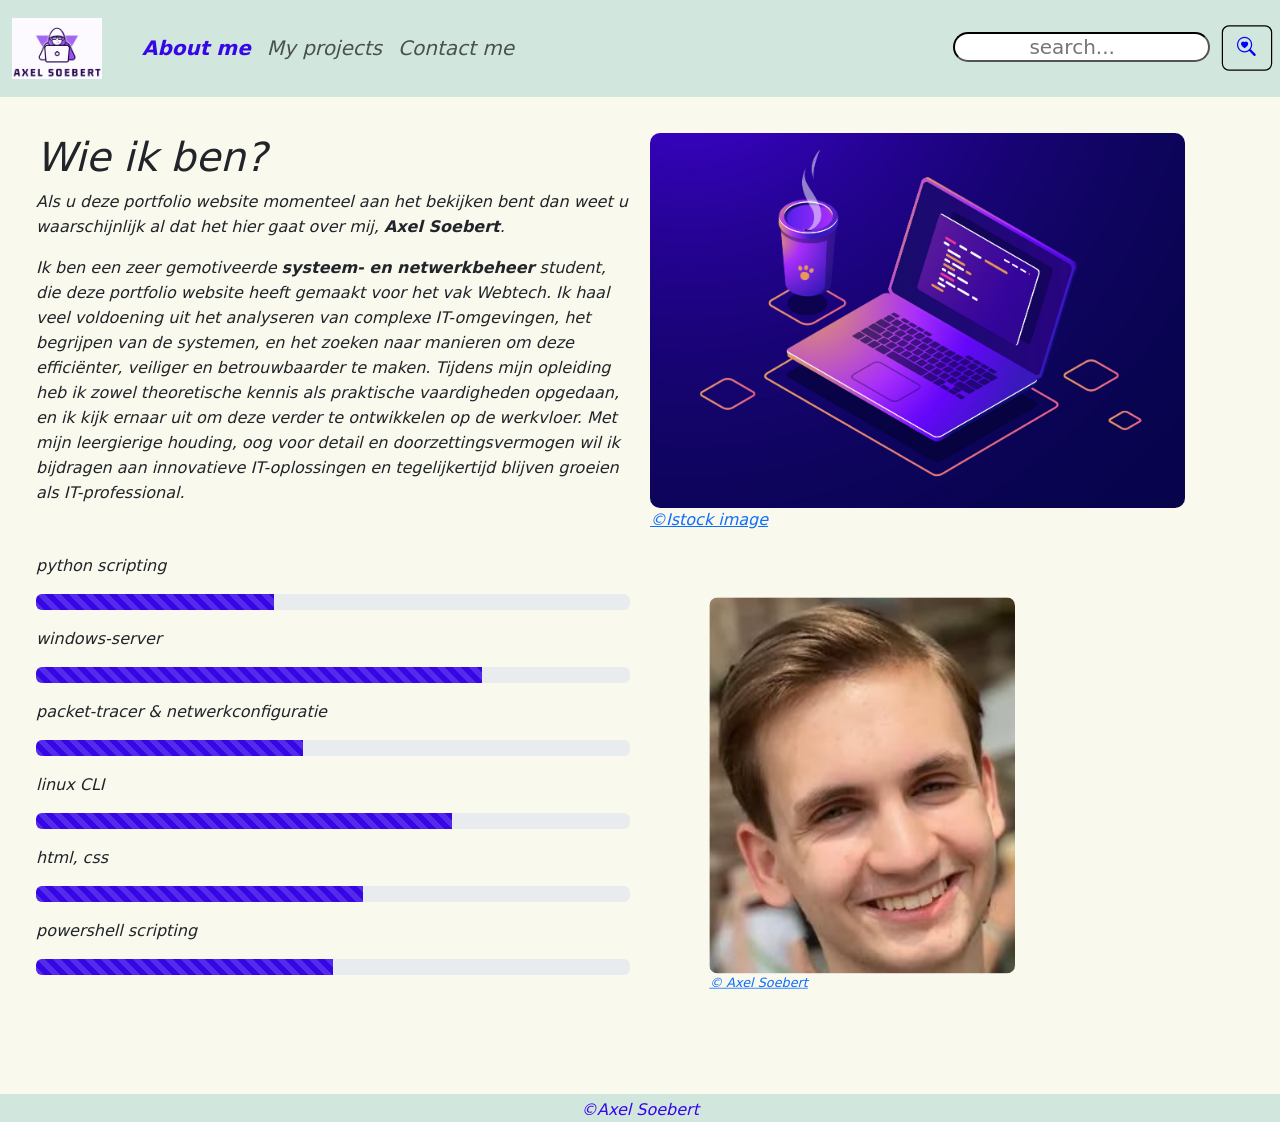
==== html/index.html @ e667468d "Add files via upload" ====
<!DOCTYPE html>
<html lang="nl-BE">
<head>
    <!-- Required meta tags -->
  <meta charset="UTF-8">
  <meta http-equiv="X-UA-Compatible" content="IE=edge">
  <meta name="viewport" content="width=device-width, initial-scale=1.0">
  <title>home</title>
  <link rel="icon" type="image/png" href="/media/logoweb.png">
  <!-- Bootstrap CSS -->
  <link href="https://cdn.jsdelivr.net/npm/bootstrap@5.3.8/dist/css/bootstrap.min.css" rel="stylesheet" integrity="sha384-sRIl4kxILFvY47J16cr9ZwB07vP4J8+LH7qKQnuqkuIAvNWLzeN8tE5YBujZqJLB" crossorigin="anonymous">
  <!-- Bootstrap CSS icons: https://icons.getbootstrap.com/#usage -->
  <link rel="stylesheet" href="https://cdn.jsdelivr.net/npm/bootstrap-icons@1.11.3/font/bootstrap-icons.min.css">
  <!-- JavaScript: boostrap -->
  <script src="https://cdn.jsdelivr.net/npm/bootstrap@5.3.8/dist/js/bootstrap.bundle.min.js" integrity="sha384-FKyoEForCGlyvwx9Hj09JcYn3nv7wiPVlz7YYwJrWVcXK/BmnVDxM+D2scQbITxI" crossorigin="anonymous"></script>
    </script>
  <!-- eigen geschreven css -->
   <link rel="stylesheet" href="/css/style.css">
   <link rel="stylesheet" href="/css/reset.css">
</head>

<body>
<nav class="navbar navbar-expand-lg bg-success-subtle">
  <div class="container-fluid">
    <a class="navbar-brand" href="/html/index.html">
    <img class="navbar-brand logo-size" src="/media/logoweb.png" alt="logo">
    </a>
    <div class="collapse navbar-collapse" id="navbarNav">
      <ul class="navbar-nav me-auto">
        <li class="nav-item">
          <a class="nav-link active" aria-current="page" href="/html/index.html">About me</a>
        </li>
        <li class="nav-item">
          <a class="nav-link" href="/html/projecten.html">My projects</a>
        </li>
        <li class="nav-item">
          <a class="nav-link" href="/html/contact.html">Contact me</a>
        </li>
      </ul>
      <div>
        <form>          
            <input class="search-bar" type="search" placeholder="search...">
            <button class="btn zoek-button"><i class="bi bi-search-heart"></i></button>
        </form>
      </div>
    </div>
  </div>
</nav>

<div class="about-section m-3">
  <div class="about-text col-12 col-md-6">
    <h1 class="">Wie ik ben?</h1>
    <div class="">
      <p>
        Als u deze portfolio website momenteel aan het bekijken bent dan weet u waarschijnlijk al dat het hier gaat over mij, <b>Axel Soebert</b>.        
      </p>
      <p>Ik ben een zeer gemotiveerde <b>systeem- en netwerkbeheer</b> student, die deze portfolio website heeft gemaakt voor het vak Webtech.
       Ik haal veel voldoening uit het analyseren van complexe IT-omgevingen, het begrijpen van de systemen, en het zoeken naar manieren om deze efficiënter, veiliger en betrouwbaarder te maken. Tijdens mijn opleiding heb ik zowel theoretische kennis als praktische vaardigheden opgedaan, en ik kijk ernaar uit om deze verder te ontwikkelen op de werkvloer.
      Met mijn leergierige houding, oog voor detail en doorzettingsvermogen wil ik bijdragen aan innovatieve IT-oplossingen en tegelijkertijd blijven groeien als IT-professional. 
      </p>
    </div>
      <div class="mt-5 mb-5">
        <p>python scripting</p>
        <div class="progress" role="progressbar" aria-label="python" aria-valuenow="0" aria-valuemin="0" aria-valuemax="100">
          <div class="progress-bar progress-bar-striped progress-bar-animated" style="width: 40%"></div>
        </div>
        <p class="mt-3">windows-server</p>
        <div class="progress" role="progressbar" aria-label="windows-server" aria-valuenow="0" aria-valuemin="0" aria-valuemax="100">
          <div class="progress-bar progress-bar-striped progress-bar-animated" style="width: 75%"></div>
        </div>
        <p class="mt-3">packet-tracer & netwerkconfiguratie</p>
        <div class="progress" role="progressbar" aria-label="packet-tracer" aria-valuenow="0" aria-valuemin="0" aria-valuemax="100">
          <div class="progress-bar progress-bar-striped progress-bar-animated" style="width: 45%"></div>
        </div>
        <p class="mt-3">linux CLI</p>
        <div class="progress" role="progressbar" aria-label="linux" aria-valuenow="0" aria-valuemin="0" aria-valuemax="100">
          <div class="progress-bar progress-bar-striped progress-bar-animated" style="width: 70%"></div>
        </div>
        <p class="mt-3">html, css</p>
        <div class="progress" role="progressbar" aria-label="webtech" aria-valuenow="0" aria-valuemin="0" aria-valuemax="100">
          <div class="progress-bar progress-bar-striped progress-bar-animated" style="width: 55%"></div>
        </div>
        <p class="mt-3">powershell scripting</p>
        <div class="progress" role="progressbar" aria-label="powershell" aria-valuenow="0" aria-valuemin="0" aria-valuemax="100">
          <div class="progress-bar progress-bar-striped progress-bar-animated" style="width: 50%"></div>
        </div>
      </div>
  </div>
  
  <div class="about-photo">
    <figure>
      <img src="/media/laptop.jpg" alt="laptop foto" class="hover-img">
      <a href="https://www.freepik.com/free-vector/laptop-with-program-code-isometric-icon-software-development-programming-applications-dark-neon_4102879.htm#fromView=search&page=1&position=17&uuid=25954123-542e-4d7c-9792-b176fedd3fce&query=it+html" target="_blank">
        <figcaption>&copy;Istock image</figcaption>
      </a>
    </figure>
    <figure class="foto-axel">
      <img src="/media/Axel.png" alt="Axel Soebert">
      <a href="https://www.instagram.com/axelsoebert/" target="_blank">
        <Figcaption>&copy; Axel Soebert</Figcaption>
      </a>
    </figure>
  </div>
</div>

<footer class="text-center bg-success-subtle pt-1">&copy;Axel Soebert</footer>
</body>
</html>
---- css/style.css ----
/*Small devices (landscape phones, 576px and up)*/
@media (min-width: 576px) { }

/* Medium devices (tablets, 768px and up)*/
@media (min-width: 768px) { }

/* Large devices (desktops, 992px and up)*/
@media (min-width: 992px) { }

p {
    line-height: 25px;
}

body {
    font-style: italic;
    background-color: #FAF9EE;
}

.nav-link.active {
    color: #3706e7 !important;
    font-weight: bolder;
}

.logo-size {
    width: 90px;
    height: auto;
}

.search-bar{
    height: 30px;
    background-color: white ;
    border-color: black;
    text-align: center;
    border-radius: 25px;  
}

.zoek-button {
    color: blue;
    border-color: black;
    margin-left: 10px;
    scale: 120%;
}

.navbar{
    font-size: 20px;
}

.about-section {
  display: flex;
  gap: 20px; /* ruimte tussen links en rechts */
  padding: 20px;
}

.about-text {
  flex: 1; /* neemt 50% van de breedte */
}

.about-photo {
  flex: 1; /* neemt ook 50% van de breedte */
}

.hover-img:hover {
  scale: 101%;
}

.about-photo img {
  max-width: 90%;
  border-radius: 10px;  
}

.progress-bar{
    background-color: #3706e7;
}

.foto-axel{
    scale: 80%;

}

footer{
    color: #3706e7;
    position: relative;
    bottom: 0px;
    width: 100%;
}
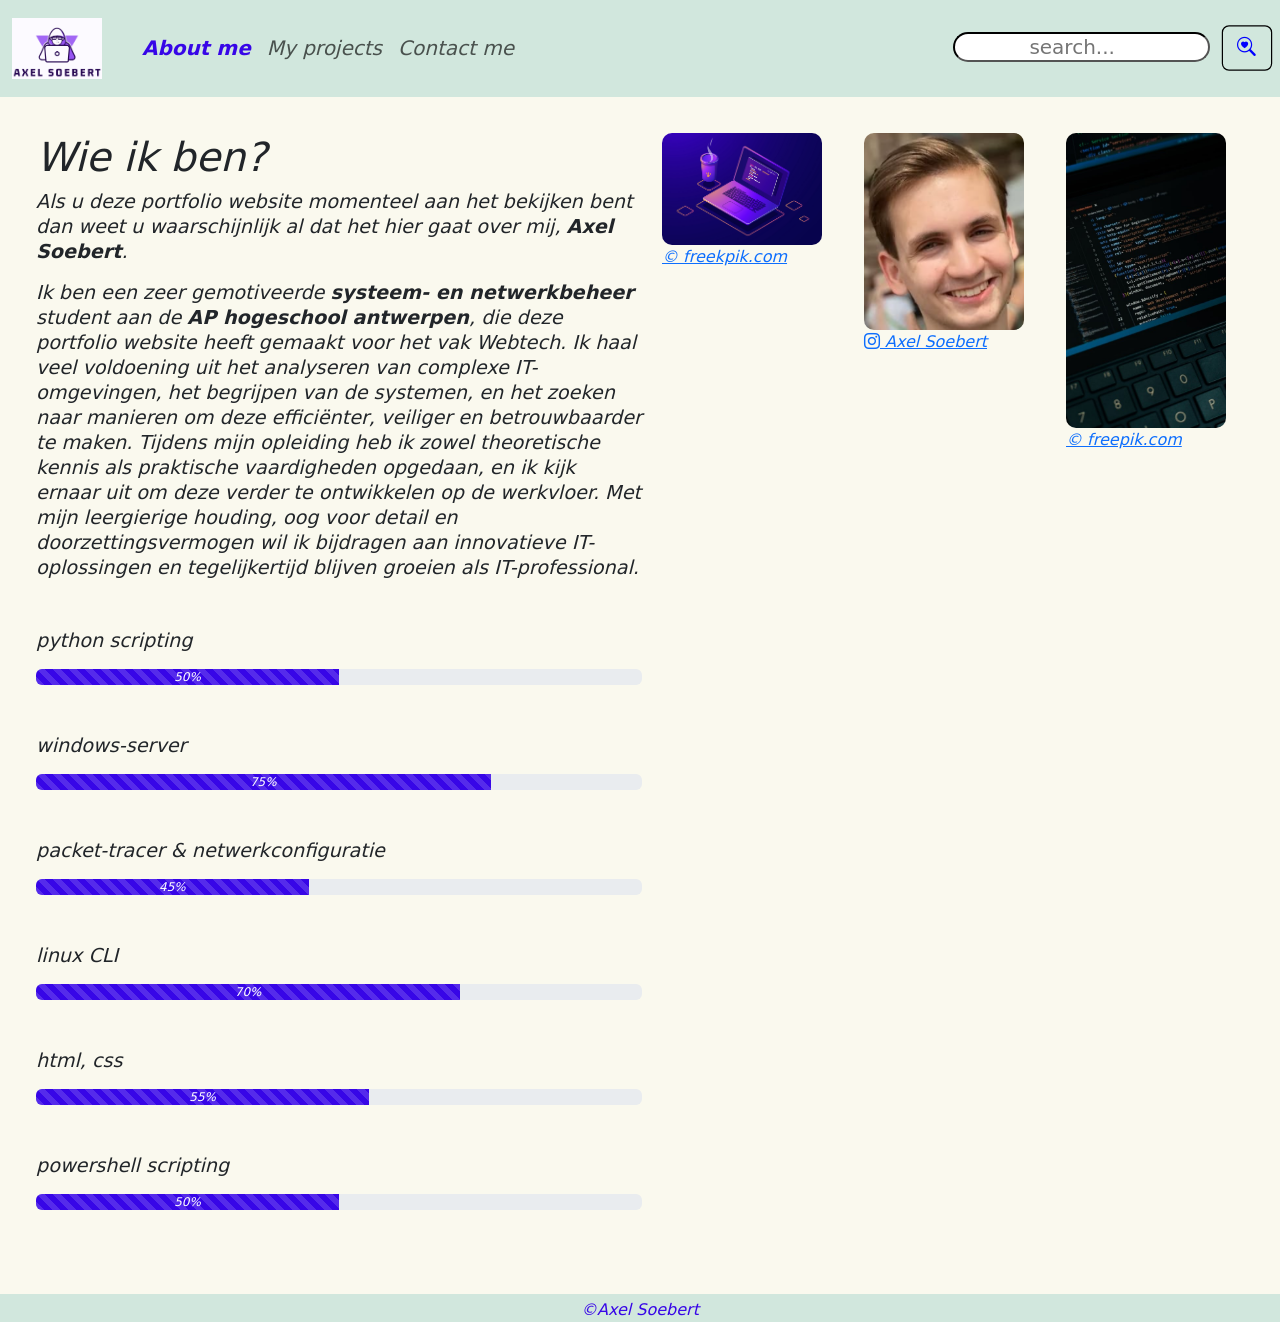
==== commit fb1c3ecc: "Add files via upload" ====
--- a/html/index.html
+++ b/html/index.html
@@ -23,7 +23,7 @@
 <nav class="navbar navbar-expand-lg bg-success-subtle">
   <div class="container-fluid">
     <a class="navbar-brand" href="/html/index.html">
-    <img class="navbar-brand logo-size" src="/media/logoweb.png" alt="logo">
+    <img class="navbar-brand logo-size" src="/media/logoweb.png" alt="Site logo">
     </a>
     <div class="collapse navbar-collapse" id="navbarNav">
       <ul class="navbar-nav me-auto">
@@ -54,7 +54,7 @@
       <p>
         Als u deze portfolio website momenteel aan het bekijken bent dan weet u waarschijnlijk al dat het hier gaat over mij, <b>Axel Soebert</b>.        
       </p>
-      <p>Ik ben een zeer gemotiveerde <b>systeem- en netwerkbeheer</b> student, die deze portfolio website heeft gemaakt voor het vak Webtech.
+      <p>Ik ben een zeer gemotiveerde <b>systeem- en netwerkbeheer</b> student aan de <b>AP hogeschool antwerpen</b>, die deze portfolio website heeft gemaakt voor het vak Webtech.
        Ik haal veel voldoening uit het analyseren van complexe IT-omgevingen, het begrijpen van de systemen, en het zoeken naar manieren om deze efficiënter, veiliger en betrouwbaarder te maken. Tijdens mijn opleiding heb ik zowel theoretische kennis als praktische vaardigheden opgedaan, en ik kijk ernaar uit om deze verder te ontwikkelen op de werkvloer.
       Met mijn leergierige houding, oog voor detail en doorzettingsvermogen wil ik bijdragen aan innovatieve IT-oplossingen en tegelijkertijd blijven groeien als IT-professional. 
       </p>
@@ -62,44 +62,50 @@
       <div class="mt-5 mb-5">
         <p>python scripting</p>
         <div class="progress" role="progressbar" aria-label="python" aria-valuenow="0" aria-valuemin="0" aria-valuemax="100">
-          <div class="progress-bar progress-bar-striped progress-bar-animated" style="width: 40%"></div>
+          <div class="progress-bar progress-bar-striped progress-bar-animated" style="width: 50%">50%</div>
         </div>
-        <p class="mt-3">windows-server</p>
+        <p class="mt-5">windows-server</p>
         <div class="progress" role="progressbar" aria-label="windows-server" aria-valuenow="0" aria-valuemin="0" aria-valuemax="100">
-          <div class="progress-bar progress-bar-striped progress-bar-animated" style="width: 75%"></div>
+          <div class="progress-bar progress-bar-striped progress-bar-animated" style="width: 75%">75%</div>
         </div>
-        <p class="mt-3">packet-tracer & netwerkconfiguratie</p>
+        <p class="mt-5">packet-tracer & netwerkconfiguratie</p>
         <div class="progress" role="progressbar" aria-label="packet-tracer" aria-valuenow="0" aria-valuemin="0" aria-valuemax="100">
-          <div class="progress-bar progress-bar-striped progress-bar-animated" style="width: 45%"></div>
+          <div class="progress-bar progress-bar-striped progress-bar-animated" style="width: 45%">45%</div>
         </div>
-        <p class="mt-3">linux CLI</p>
+        <p class="mt-5">linux CLI</p>
         <div class="progress" role="progressbar" aria-label="linux" aria-valuenow="0" aria-valuemin="0" aria-valuemax="100">
-          <div class="progress-bar progress-bar-striped progress-bar-animated" style="width: 70%"></div>
+          <div class="progress-bar progress-bar-striped progress-bar-animated" style="width: 70%">70%</div>
         </div>
-        <p class="mt-3">html, css</p>
+        <p class="mt-5">html, css</p>
         <div class="progress" role="progressbar" aria-label="webtech" aria-valuenow="0" aria-valuemin="0" aria-valuemax="100">
-          <div class="progress-bar progress-bar-striped progress-bar-animated" style="width: 55%"></div>
+          <div class="progress-bar progress-bar-striped progress-bar-animated" style="width: 55%">55%</div>
         </div>
-        <p class="mt-3">powershell scripting</p>
+        <p class="mt-5">powershell scripting</p>
         <div class="progress" role="progressbar" aria-label="powershell" aria-valuenow="0" aria-valuemin="0" aria-valuemax="100">
-          <div class="progress-bar progress-bar-striped progress-bar-animated" style="width: 50%"></div>
+          <div class="progress-bar progress-bar-striped progress-bar-animated" style="width: 50%">50%</div>
         </div>
       </div>
   </div>
   
-  <div class="about-photo">
-    <figure>
-      <img src="/media/laptop.jpg" alt="laptop foto" class="hover-img">
-      <a href="https://www.freepik.com/free-vector/laptop-with-program-code-isometric-icon-software-development-programming-applications-dark-neon_4102879.htm#fromView=search&page=1&position=17&uuid=25954123-542e-4d7c-9792-b176fedd3fce&query=it+html" target="_blank">
-        <figcaption>&copy;Istock image</figcaption>
-      </a>
+  <div class="row about-photo ">
+    <figure class="col-6 col-md-4">
+      <a href="https://www.freepik.com/photos#from_element=mainmenu" target="_blank">
+      <img src="/media/laptop.jpg" class="img-fluid" alt="laptop-stockphoto">
+      <figcaption>&copy; freekpik.com </figcaption>
+      </a>  
     </figure>
-    <figure class="foto-axel">
-      <img src="/media/Axel.png" alt="Axel Soebert">
-      <a href="https://www.instagram.com/axelsoebert/" target="_blank">
-        <Figcaption>&copy; Axel Soebert</Figcaption>
-      </a>
-    </figure>
+    <figure class="col-6 col-md-4">
+      <a href="https://www.instagram.com/axelsoebert/">
+      <img src="/media/Axel.png" class="img-fluid" alt="foto van Axel">
+      <figcaption><i class="bi bi-instagram"> Axel Soebert</i></figcaption>
+      </a>  
+    </figure>  
+      <figure class="col-6 col-md-4">
+        <a href="https://www.freepik.com/photos#from_element=mainmenu">
+        <img src="/media/html-vertical.jpg" class="img-fluid" alt="html-stockphoto">
+        <figcaption>&copy; freepik.com</figcaption>
+        </a>  
+    </figure> 
   </div>
 </div>
 
--- a/css/style.css
+++ b/css/style.css
@@ -9,6 +9,7 @@
 
 p {
     line-height: 25px;
+    font-size: larger;
 }
 
 body {
